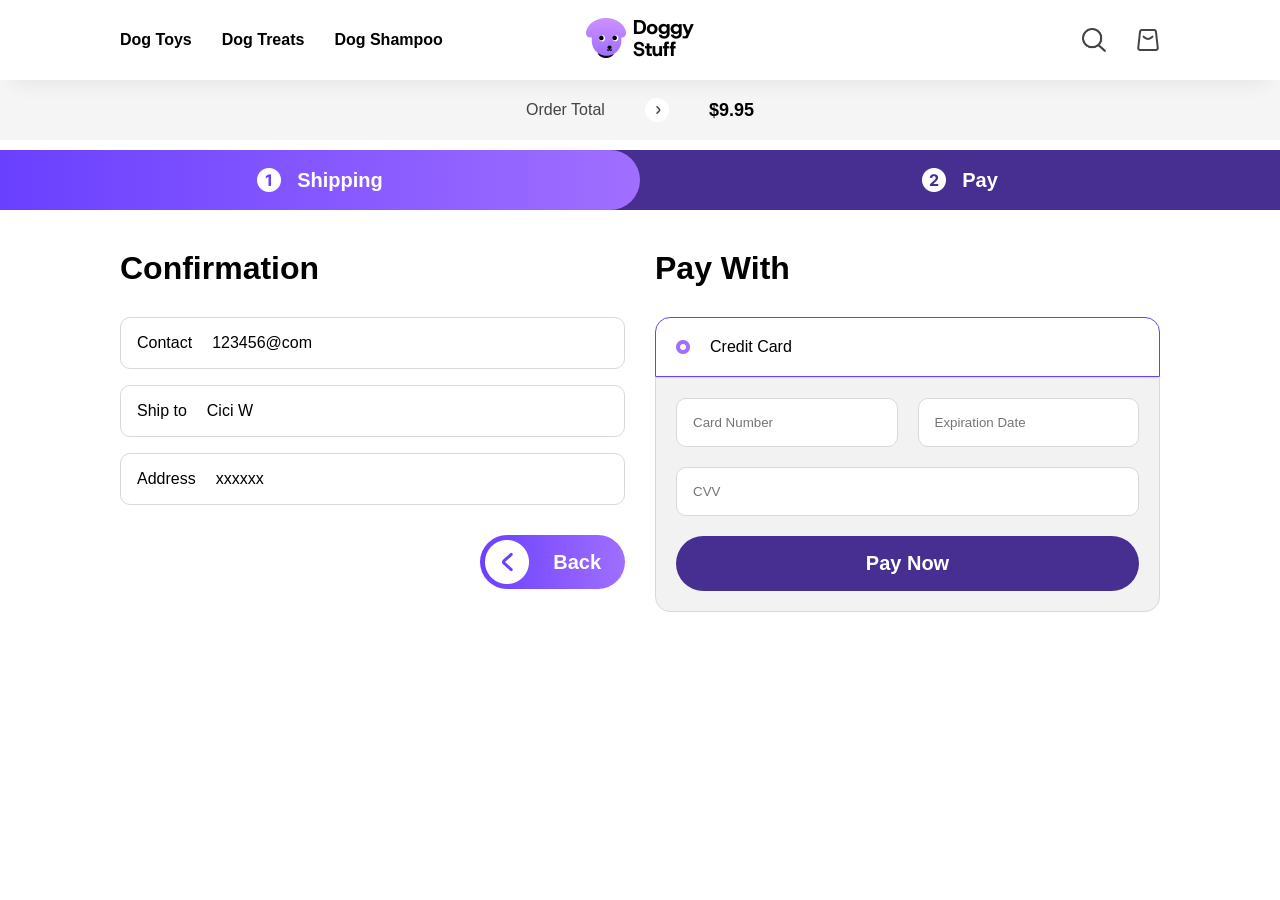
==== final_payment.html @ 888027ab "created final payment page" ====
<!DOCTYPE html>
<html lang="en">
<head>
    <meta charset="UTF-8">
    <meta name="viewport" content="width=device-width, initial-scale=1.0">
    <title>final payment</title>
    <link rel="stylesheet" href="css/base.css">
    <link rel="stylesheet" href="css/components.css">
    <link rel="stylesheet" href="css/final_payment.css">
</head>
<body>
    <!--nav bar-->
    <nav class="nav-bar">
        <div class="nav-text">
            <a href="product_list_toy.html">Dog Toys</a>
            <a href="product_list_treats.html">Dog Treats</a>
            <a href="product_list_shampoo.html">Dog Shampoo</a>
        </div>
        <div class="nav-logo">
            <img src="images/icon/logo_icon.png" alt="logo">
        </div>
        <div class="nav-icon">
            <img src="images/icon/search_icon.png" alt="search-icon">
            <img src="images/icon/shopping_cart_icon.png" alt="shopping-cart-icon">
        </div>
    </nav>

    <!--order total nav-->
    <nav class="order-total">
        <p class="order-total-title">Order Total</p>
        <img src="images/icon/order_total_arrow.png" alt="order-total-arrow">
        <p class="order-total-price">$9.95</p>
    </nav>

    <!--progress bar-->
    <div class="checkout-progress-bar">
        <div class="checkout-progress-fill"></div>

        <div class="checkout-progress-content">
            <div class="progress-bar-shipping">
                <img src="images/icon/progress_bar_1.png" alt="progress-bar-1">
                <span>Shipping</span>
            </div>
    
            <div class="progress-bar-pay">
                <img src="images/icon/final_payment_2.png" alt="final-payment-2">
                <span>Pay</span>
            </div>
        </div>
    </div>

    <!--payment content-->
    <div class="payment-content">
        <div class="payment-confirmation">
            <span>Confirmation</span>
            <div class="payment-confirmation-content">
                <div class="user-info-confirm">
                    <span class="confirmation-title">Contact</span>
                    <span class="confirmation-info">123456@com</span>
                </div>
                <div class="user-info-confirm">
                    <span class="confirmation-title">Ship to</span>
                    <span class="confirmation-info">Cici W</span>
                </div>
                <div class="user-info-confirm">
                    <span class="confirmation-title">Address</span>
                    <span class="confirmation-info">xxxxxx</span>
                </div>
            </div>

            <div class="back-button-container">
                <button class="back-button">
                    <img src="images/icon/final_pay_arrow.png" alt="final-pay-arrow">
                    <p>Back</p>
                </button>
            </div>
        </div>

        <div class="payment-method">
            <span>Pay With</span>
            <div class="payment-method-content">
                <div class="payment-method-header">
                    <img src="images/icon/payment_circle.png" alt="payment-circle">
                    <span>Credit Card</span>
                </div>
                <div class="payment-method-input">
                    <div class="payment-input-row">
                        <input type="text" placeholder="Card Number">
                        <input type="text" placeholder="Expiration Date">
                    </div>
                    <input type="text" placeholder="CVV">
                    <button class="pay-button">
                        <span>Pay Now</span>
                    </button>
                </div>
            </div>
        </div>
    </div>
</body>
</html>
---- css/base.css ----
body {
    font-family: 'Host Grotesk', sans-serif;
    margin: 0;
    padding: 0;
    background-color: #F9F9F9;
}
* {
    box-sizing: border-box;
}
---- css/components.css ----
/* nav bar */
.nav-bar {
    width: 100%;
    height: 80px;
    background-color: white;
    box-shadow: 0px 16px 19.6px -11px rgba(0, 0, 0, 0.06);
    padding: 0 120px;
    list-style: none;
    display: grid;
    grid-template-columns: 1fr auto 1fr;
    align-items: center;
    position: fixed;
    top: 0;
    left: 0;
    z-index: 1000;
}
.nav-text {
    display: flex;
    gap: 30px;
    justify-self: start;
}
.nav-text a {
    font-size: 16px;
    font-weight: 700;
    text-decoration: none;
    color: inherit;
    transition: 0.3s;
}
.nav-text a:hover {
    text-decoration: underline;
    color: #6a40ff;
    transform: translate(0px, -3px);
}
.nav-logo {
    justify-self: center;
}
.nav-logo img {
    width: 108px;
    height: 40px;
}
.nav-icon {
    display: flex;
    gap: 30px;
    justify-self: end;
}
.nav-icon img {
    width: 24px;
    height: 24px;
}

/* contact us */
.contact-us {
    background-color: white;
    height: 160px;
    display: flex;
    padding-left: 120px;
    padding-right: 120px;
    align-items: center;
}
.contact-content {
    display: flex;
    gap: 24px;
    align-items: center;
}
.contact-content p {
    font-size: 32px;
    font-weight: 550;
    margin: 0px;
}
.contact-content article {
    font-size: 18px;
    font-weight: 500;
}
.contact-button {
    height: 56px;
    border: none;
    border-radius: 33px;
    background-color: #f2f2f2;
    display: flex;
    align-items: center;
    justify-content: center;
    padding: 16px 24px;
    gap: 10px;
    margin-left: auto;
}
.contact-button img {
    width: 24px;
    height: 24px;
}
.contact-button p {
    font-size: 18px;
    font-weight: 550;
    color: #472f91;
}

/* footer */
.footer {
    height: 300px;
    background: linear-gradient(0deg, #472f91 0%, #6a40ff 77%);
    padding-left: 120px;
    padding-right: 120px;
    display: flex;
    align-items: center;
    gap: 60px;
}
.footer ul {
    list-style: none;
    margin: 0px;
    padding: 0;
    color: white;
}
.footer-products ul {
    margin: 0px;
    list-style: none;
    display: flex;
    flex-direction: column;
    gap: 10px;
    font-size: 16px;
    font-weight: 200;
}
.footer-product-title {
    font-size: 24px;
    font-weight: 550;
    margin-bottom: 16px;
}
.footer-logo {
    font-size: 32px;
    font-weight: 550;
    margin-bottom: 16px;
}
.footer-info ul {
    display: flex;
    flex-direction: column;
    gap: 10px;
    font-size: 16px;
    font-weight: 200;
}

/* breadcrumb navigation */
.breadcrumb-nav {
    height: 60px;
    background-color: #f5f5f5;
    padding-left: 120px;
    padding-right: 120px;
    margin-top: 80px;
    display: flex;
    align-items: center;
    gap: 8px;
}
.breadcrumb-nav p {
    margin: 0px;
}
.breadcrumb-nav a {
    height: 24px;
    text-decoration: none;
    color: #444444;
}
.home-icon {
    width: 24px;
    height: 24px;
}
.breadcrumb-arrow {
    width: 6px;
    height: 12px;
}
---- css/final_payment.css ----
body {
    background-color: white;
}

/* order total */
.order-total {
    margin-top: 80px;
    margin-bottom: 10px;
    padding: 0px 120px;
    background-color: #f5f5f5;
    height: 60px;
    width: 100%;
    display: flex;
    align-items: center;
    justify-content: center;
    gap: 40px;
}

.order-total p {
    margin: 0;
}

.order-total-title {
    font-weight: 400;
    color: #444444;
}

.order-total-price {
    font-size: 18px;
    font-weight: 550;
}

.order-total img {
    width: 24px;
    height: 24px;
}

/* progress bar */
.checkout-progress-bar {
    position: relative;
    width: 100%;
    height: 60px;
    background: #472f91;
    overflow: hidden;
    margin-bottom: 40px;
}

.checkout-progress-fill {
    position: absolute;
    top: 0;
    left: 0;
    width: 50%;
    height: 100%;
    background: linear-gradient(90deg, #6a40ff 0%, #a06fff 100%);
    border-radius: 0px 100px 100px 0px;
}

.checkout-progress-content {
    position: relative;
    z-index: 2;
    height: 100%;
    display: grid;
    grid-template-columns: 1fr 1fr;
}

.progress-bar-shipping, .progress-bar-pay {
    display: flex;
    align-items: center;
    justify-content: center;
    gap: 16px;
}

.progress-bar-shipping img, .progress-bar-pay img {
    width: 24px;
    height: 24px;
}

.progress-bar-shipping span, .progress-bar-pay span {
    font-size: 20px;
    font-weight: 550;
}

.progress-bar-shipping span {
    color: white;
}

.progress-bar-pay span {
    color: white;
}

/* payment content */
.payment-content {
    display: flex;
    padding: 0px 120px;
    gap: 30px;
}

/* confirmation */
.payment-confirmation > span, .payment-method > span {
    font-size: 32px;
    font-weight: 550;
}
.payment-confirmation {
    width: 100%;
}
.payment-confirmation-content {
    margin-top: 30px;
}

.user-info-confirm {
    display: flex;
    align-items: center;
    border: 1px solid #d9d9d9;
    border-radius: 10px;
    padding: 16px;
    margin-top: 16px;
    gap: 20px;
}

/* back button */
.back-button {
    background: linear-gradient(90deg, #6a40ff 0%, #a06fff 100%);
    border: none;
    display: flex;
    gap: 24px;
    justify-content: space-between;
    align-items: center;
    padding: 5px 24px 5px 5px;
    border-radius: 55px;
}

.back-button p {
    margin: 0;
    color: white;
    font-size: 20px;
    font-weight: 550;
}

.back-button img {
    width: 44px;
    height: 44px;
}

.back-button-container {
    display: flex;
    justify-content: flex-end;
    margin-top: 30px;
    margin-bottom: 100px;
}

/* pay with */
.payment-method {
    width: 100%;
}

.payment-method-content {
    margin-top: 30px;
}

.payment-method-header {
    border-radius: 15px 15px 0px 0px;
    border: 1.5px solid #6a40ff;
    display: flex;
    align-items: center;
    padding: 20px;
    background-color: white;
    gap: 20px;
}

.payment-method-header img {
    width: 14px;
    height: 14px;
}

.payment-method-input {
    background-color: #f2f2f2;
    border-radius: 0px 0px 15px 15px;
    border: 1.5px solid #d9d9d9;
    padding: 20px;
    display: flex;
    flex-direction: column;
    gap: 20px;
}

.payment-method-input input {
    border-radius: 10px;
    padding: 16px;
    border: 1px solid #d9d9d9;
    outline: none;
}

.payment-method-input input:focus {
    border: 1.5px solid #6a40ff;
}

.payment-input-row {
    display: flex;
    gap: 20px;
}

.payment-input-row input {
    width: 100%;
}

.pay-button {
    border: none;
    background: #472f91;
    border-radius: 55px;
    padding: 16px;
}

.pay-button span {
    font-size: 20px;
    font-weight: 550;
    color: white;
}
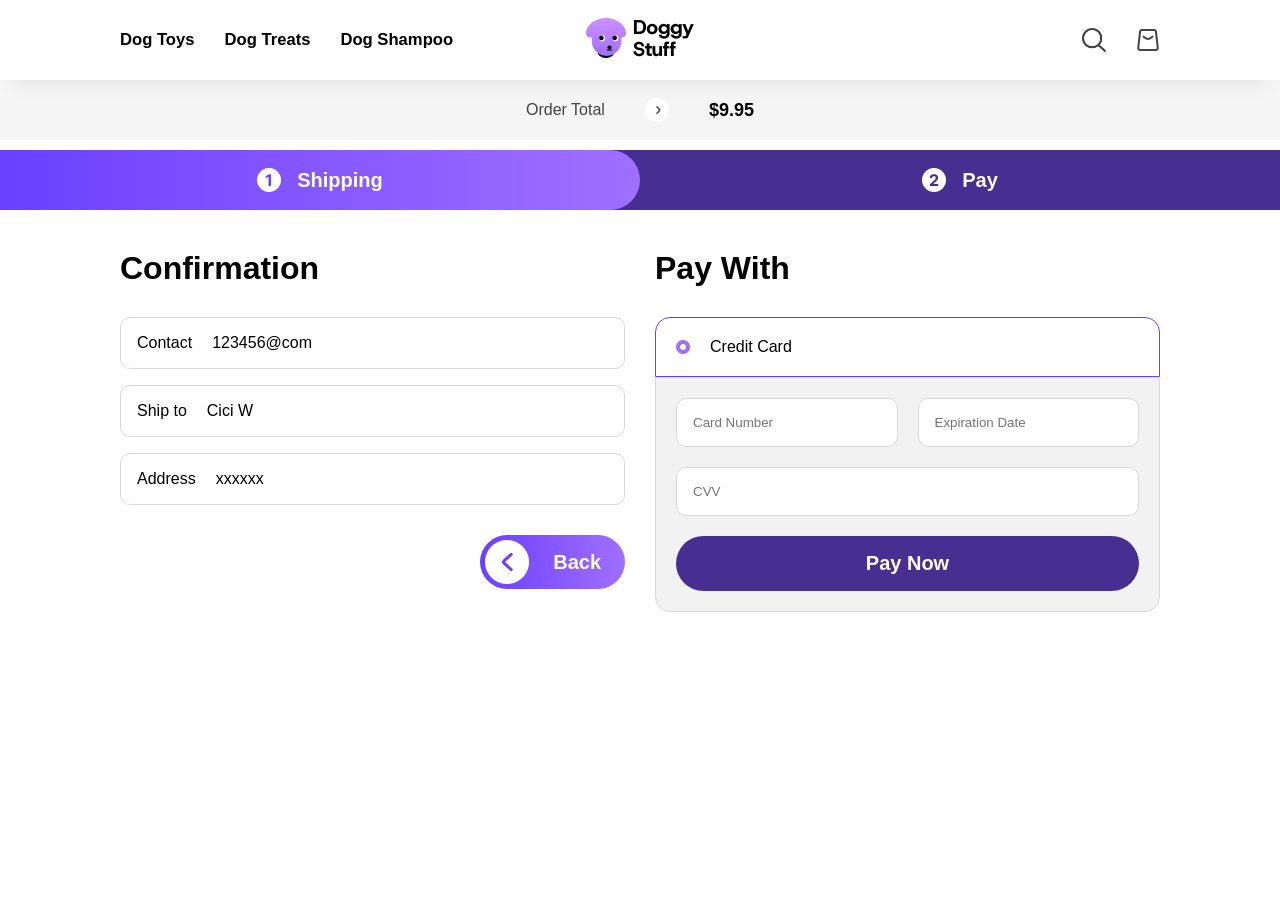
==== commit 03a9b02d: "shopping cart & purchase product page responsive" ====
--- a/final_payment.html
+++ b/final_payment.html
@@ -11,6 +11,9 @@
 <body>
     <!--nav bar-->
     <nav class="nav-bar">
+        <button class="menu-button" id="menuButton">
+            <img src="images/icon/menu_icon2.png" alt="menu-icon">
+        </button>
         <div class="nav-text">
             <a href="product_list_toy.html">Dog Toys</a>
             <a href="product_list_treats.html">Dog Treats</a>
@@ -56,15 +59,15 @@
             <div class="payment-confirmation-content">
                 <div class="user-info-confirm">
                     <span class="confirmation-title">Contact</span>
-                    <span class="confirmation-info">123456@com</span>
+                    <span class="confirmation-info" id="confirmContact">123456@com</span>
                 </div>
                 <div class="user-info-confirm">
                     <span class="confirmation-title">Ship to</span>
-                    <span class="confirmation-info">Cici W</span>
+                    <span class="confirmation-info" id="confirmName">Cici W</span>
                 </div>
                 <div class="user-info-confirm">
                     <span class="confirmation-title">Address</span>
-                    <span class="confirmation-info">xxxxxx</span>
+                    <span class="confirmation-info" id="confirmAddress">xxxxxx</span>
                 </div>
             </div>
 
@@ -96,5 +99,31 @@
             </div>
         </div>
     </div>
+
+    <!--menu overlay-->
+    <div class="menu-overlay" id="menuOverlay">
+        <button class="menu-overlay-quit-button" id="closeButton">
+            <img src="images/icon/quit_button_overlay.png" alt="quit-button-overlay">
+        </button>
+
+        <div class="menu-row">
+            <a href="product_list_toy.html">
+                <span>Dog Toys</span>
+            </a>
+        </div>
+        <div class="menu-row">
+            <a href="product_list_treats.html">
+                <span>Dog Treats</span>
+            </a>
+        </div>
+        <div class="menu-row">
+            <a href="product_list_shampoo.html">
+                <span>Dog Shampoo</span>
+            </a>
+        </div>
+    </div>
+
+    <script src="Javascript/final_payment.js"></script>
+    <script src="Javascript/components.js"></script>
 </body>
 </html>
--- a/css/components.css
+++ b/css/components.css
@@ -20,7 +20,7 @@
     justify-self: start;
 }
 .nav-text a {
-    font-size: 16px;
+    font-size: 1.3vw;
     font-weight: 700;
     text-decoration: none;
     color: inherit;
@@ -46,6 +46,35 @@
 .nav-icon img {
     width: 24px;
     height: 24px;
+}
+.menu-button > img {
+    display: none;
+}
+.menu-button {
+    display: none;
+    background: none;
+    border: none;
+}
+
+/* mobile - nav bar */
+@media (max-width: 768px) {
+    .nav-bar {
+        padding: 0px clamp(28px, 4vw, 120px);
+    }
+    .nav-text {
+        display: none;
+    }
+    .menu-button > img {
+        display: block;
+        width: 24px;
+    }
+    .menu-button {
+        display: block;
+        width: 24px;
+        border: none;
+        background: none;
+    }
+
 }
 
 /* contact us */
@@ -84,13 +113,38 @@
     margin-left: auto;
 }
 .contact-button img {
-    width: 24px;
-    height: 24px;
+    width: 15%;
 }
 .contact-button p {
     font-size: 18px;
     font-weight: 550;
     color: #472f91;
+}
+
+/* mobile - contact us */
+@media (max-width: 768px) {
+    .contact-button {
+        padding: 16px 5px;
+    }
+    .contact-content p {
+        font-size: 24px;
+    }
+    .contact-content article {
+        font-size: clamp(14px, 4vw, 16px);
+        font-weight: 400;
+        max-width: 100px;
+    }
+    .contact-us {
+        padding: 0px 28px;
+    }
+    .contact-content {
+        flex-direction: column;
+        align-items: baseline;
+        gap: 15px;
+    }
+    .contact-button p {
+        font-size: 16px;
+    }
 }
 
 /* footer */
@@ -134,6 +188,13 @@
     gap: 10px;
     font-size: 16px;
     font-weight: 200;
+}
+
+/* mobile - footer */
+@media (max-width: 768px) {
+    .footer {
+        padding: 0px 28px;
+    }
 }
 
 /* breadcrumb navigation */
@@ -164,4 +225,70 @@
     height: 12px;
 }
 
-
+@media (max-width: 768px) {
+    .breadcrumb-nav {
+        padding: 0px 28px;
+    }
+}
+
+/* menu overlay */
+.menu-overlay {
+    width: 100%;
+    height: auto;
+    background: white;
+    border-radius: 0px 0px 15px 15px;
+    box-shadow: 5px 5px 15px 0px rgba(150, 157, 187, 0.20);
+    padding: 30px;
+    position: fixed;
+    top: 80px;
+    left: 0;
+    z-index: 1001;
+    opacity: 0;
+    transform: translateY(-1000px);
+    transition: all 0.6s ease;
+}
+
+.menu-row {
+    display: flex;
+    align-items: center;
+    border-bottom: 1px solid #9e9e9e;
+    padding: 10px 0px;
+}
+.menu-row a {
+    text-decoration: none;
+}
+.menu-row a span {
+    font-size: 20px;
+    font-weight: 550;
+    color: black;
+    margin: 0;
+    transition: 0.3s ease;
+}
+
+.menu-row a span:hover {
+    text-decoration: underline;
+    color: #6a40ff;
+    transform: translate(0px, -3px);
+}
+
+.menu-overlay-quit-button {
+    border: none;
+    background: none;
+    padding: 0;
+    width: 20px;
+    height: 20px;
+    position: absolute;
+    top: 20px;
+    right: 20px;
+}
+
+.menu-overlay-quit-button img {
+    width: 20px;
+    height: 20px;
+}
+
+.menu-overlay.show {
+    opacity: 1;
+    transform: translateY(0);
+}
+
--- a/css/final_payment.css
+++ b/css/final_payment.css
@@ -207,10 +207,129 @@
     background: #472f91;
     border-radius: 55px;
     padding: 16px;
+    transition: 0.3s ease;
 }
 
 .pay-button span {
     font-size: 20px;
     font-weight: 550;
     color: white;
-}+}
+
+.pay-button:hover {
+    background: black;
+    transform: translate(0px, -2px);
+}
+
+@media (max-width: 768px) {
+  
+    .checkout-progress-bar {
+      height: 50px;
+      margin-bottom: 40px;
+    }
+  
+    .progress-bar-shipping span,
+    .progress-bar-pay span {
+      font-size: 20px;
+    }
+  
+    .payment-content {
+      display: flex;
+      flex-direction: column;
+      padding: 0 28px;
+    }
+  
+    .payment-confirmation-content {
+      margin-top: 0;
+    }
+  
+    .user-info-confirm {
+      min-height: 66px;
+      padding: 18px 20px;
+      margin-top: 12px;
+      border-radius: 12px;
+      gap: 28px;
+      box-sizing: border-box;
+    }
+  
+    .confirmation-title {
+      width: 110px;
+      flex-shrink: 0;
+      font-size: 16px;
+      font-weight: 650;
+    }
+  
+    .confirmation-info {
+      font-size: 16px;
+      font-weight: 550;
+      line-height: 1.45;
+    }
+
+    .back-button-container {
+        display: flex;
+        justify-content: flex-end;
+        margin-top: 24px;
+        margin-bottom: 24px;
+    }
+
+    .payment-method {
+        margin-bottom: 60px;
+    }
+
+    .payment-method > span {
+      font-size: 30px;
+      line-height: 1;
+    }
+  
+    .payment-method-content {
+      margin-top: 24px;
+    }
+  
+    .payment-method-header {
+      height: 50px;
+      padding: 0 20px;
+      border-radius: 14px 14px 0 0;
+      gap: 16px;
+      box-sizing: border-box;
+    }
+  
+    .payment-method-header span {
+      font-size: 18px;
+    }
+  
+    .payment-method-input {
+      padding: 20px;
+      border-radius: 0 0 14px 14px;
+      gap: 16px;
+    }
+  
+    .payment-input-row {
+      flex-direction: column;
+      gap: 16px;
+    }
+  
+    .payment-method-input input {
+      box-sizing: border-box;
+      width: 100%;
+      height: 58px;
+      padding: 0 20px;
+      border-radius: 12px;
+    }
+  
+    .payment-method-input input::placeholder {
+      font-size: 16px;
+      color: #727272;
+    }
+  
+    .pay-button {
+      height: 56px;
+      margin-top: 44px;
+      border-radius: 32px;
+    }
+  
+    .pay-button span {
+      font-size: 24px;
+  
+    }
+  
+  }
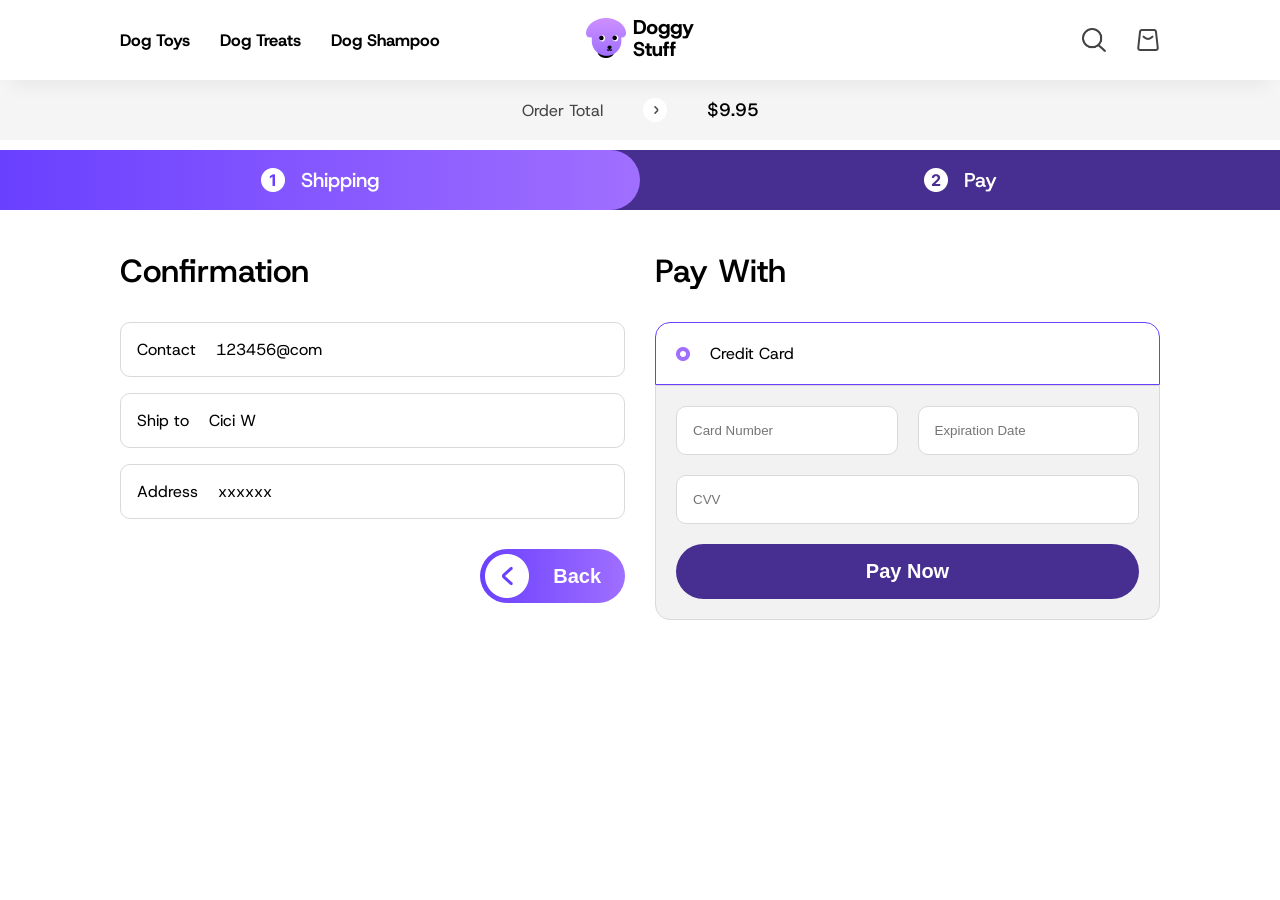
==== commit 365af856: "debugging" ====
--- a/final_payment.html
+++ b/final_payment.html
@@ -4,6 +4,11 @@
     <meta charset="UTF-8">
     <meta name="viewport" content="width=device-width, initial-scale=1.0">
     <title>final payment</title>
+
+    <link rel="preconnect" href="https://fonts.googleapis.com">
+    <link rel="preconnect" href="https://fonts.gstatic.com" crossorigin>
+    <link href="https://fonts.googleapis.com/css2?family=Host+Grotesk:wght@300;400;500;600;700&display=swap" rel="stylesheet">
+    
     <link rel="stylesheet" href="css/base.css">
     <link rel="stylesheet" href="css/components.css">
     <link rel="stylesheet" href="css/final_payment.css">
@@ -24,7 +29,7 @@
         </div>
         <div class="nav-icon">
             <img src="images/icon/search_icon.png" alt="search-icon">
-            <img src="images/icon/shopping_cart_icon.png" alt="shopping-cart-icon">
+            <img class="shopping-cart-icon" src="images/icon/shopping_cart_icon.png" alt="shopping-cart-icon">
         </div>
     </nav>
 
@@ -123,7 +128,7 @@
         </div>
     </div>
 
+    <script src="Javascript/components.js"></script>
     <script src="Javascript/final_payment.js"></script>
-    <script src="Javascript/components.js"></script>
 </body>
 </html>
